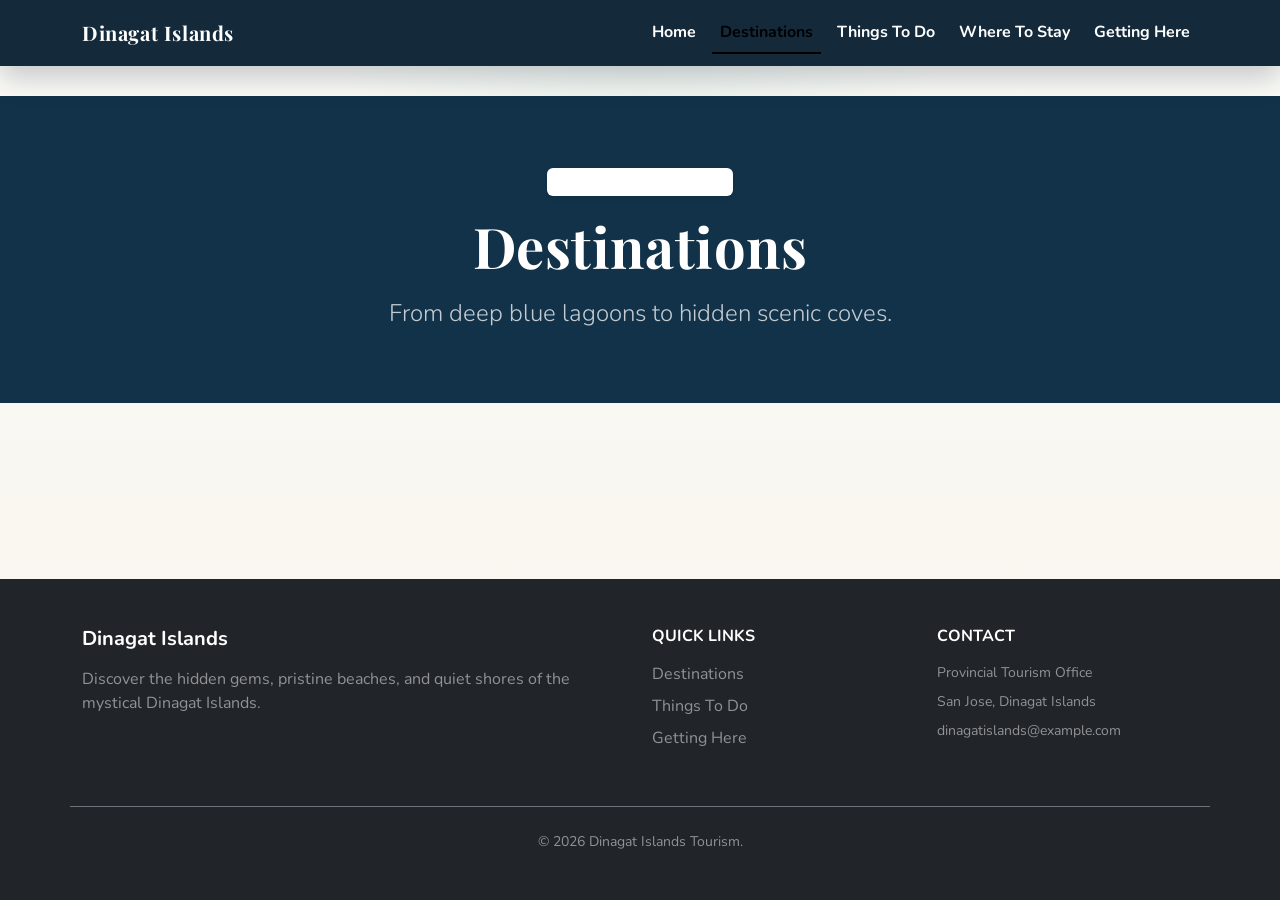
==== destinations.html @ 30e4c9e3 "feat: add destinations page layout" ====
<!doctype html>
<html lang="en">
  <head>
    <meta charset="utf-8" />
    <meta name="viewport" content="width=device-width, initial-scale=1" />
    <title>Destinations - Dinagat Islands</title>

    <link rel="preconnect" href="https://fonts.googleapis.com" />
    <link rel="preconnect" href="https://fonts.gstatic.com" crossorigin />
    <link
      href="https://fonts.googleapis.com/css2?family=Caveat:wght@600;700&family=Nunito:wght@400;600;700&family=Outfit:wght@400;600;800&family=Playfair+Display:ital,wght@0,600;0,700;0,800;1,600&display=swap"
      rel="stylesheet"
    />
    <link
      href="https://cdn.jsdelivr.net/npm/bootstrap@5.3.8/dist/css/bootstrap.min.css"
      rel="stylesheet"
      integrity="sha384-sRIl4kxILFvY47J16cr9ZwB07vP4J8+LH7qKQnuqkuIAvNWLzeN8tE5YBujZqJLB"
      crossorigin="anonymous"
    />
    <link href="css/style.css" rel="stylesheet" />
  </head>
  <body class="d-flex flex-column min-vh-100">
    <header>
      <nav class="navbar navbar-expand-lg fixed-top navbar-dinagat navbar-solid">
        <div class="container">
          <a class="navbar-brand fw-bold" href="index.html">Dinagat Islands</a>
          <button
            class="navbar-toggler"
            type="button"
            data-bs-toggle="collapse"
            data-bs-target="#mainNav"
            aria-controls="mainNav"
            aria-expanded="false"
            aria-label="Toggle navigation"
          >
            <span class="navbar-toggler-icon"></span>
          </button>
          <div class="collapse navbar-collapse" id="mainNav">
            <ul class="navbar-nav ms-auto mb-2 mb-lg-0 gap-lg-2">
              <li class="nav-item">
                <a class="nav-link" href="index.html">Home</a>
              </li>
              <li class="nav-item">
                <a class="nav-link active" aria-current="page" href="destinations.html">Destinations</a>
              </li>
              <li class="nav-item">
                <a class="nav-link" href="things-to-do.html">Things To Do</a>
              </li>
              <li class="nav-item">
                <a class="nav-link" href="where-to-stay.html">Where To Stay</a>
              </li>
              <li class="nav-item">
                <a class="nav-link" href="getting-here.html">Getting Here</a>
              </li>
            </ul>
          </div>
        </div>
      </nav>
    </header>

    <main class="flex-shrink-0 pt-5 mt-5">
      <section class="py-5 bg-navy text-white text-center">
        <div class="container py-4">
          <span class="badge bg-white text-navy mb-3 px-3 py-2 text-uppercase fw-bold letter-spacing-wide shadow-sm">Explore The Islands</span>
          <h1 class="display-4 fw-bold mb-3 font-serif">Destinations</h1>
          <p class="lead mb-0 fs-4 text-white-75 mx-auto" style="max-width: 700px;">From deep blue lagoons to hidden scenic coves.</p>
        </div>
      </section>

    </main>

    <footer class="bg-dark text-white py-5 mt-auto">
      <div class="container">
        <div class="row gy-4">
          <div class="col-lg-6">
            <h5 class="fw-bold mb-3">Dinagat Islands</h5>
            <p class="text-white-50">
              Discover the hidden gems, pristine beaches, and quiet shores of
              the mystical Dinagat Islands.
            </p>
          </div>
          <div class="col-lg-3 col-md-6">
            <h6 class="fw-bold mb-3 text-uppercase">Quick Links</h6>
            <ul class="list-unstyled mb-0">
              <li class="mb-2">
                <a
                  href="destinations.html"
                  class="text-decoration-none text-white-50"
                  >Destinations</a
                >
              </li>
              <li class="mb-2">
                <a
                  href="things-to-do.html"
                  class="text-decoration-none text-white-50"
                  >Things To Do</a
                >
              </li>
              <li class="mb-2">
                <a
                  href="getting-here.html"
                  class="text-decoration-none text-white-50"
                  >Getting Here</a
                >
              </li>
            </ul>
          </div>
          <div class="col-lg-3 col-md-6">
            <h6 class="fw-bold mb-3 text-uppercase">Contact</h6>
            <ul class="list-unstyled text-white-50 mb-0 small">
              <li class="mb-2">Provincial Tourism Office</li>
              <li class="mb-2">San Jose, Dinagat Islands</li>
              <li class="mb-2">dinagatislands@example.com</li>
            </ul>
          </div>
        </div>
        <div class="row mt-5 pt-4 border-top border-secondary">
          <div class="col-12 text-center text-white-50 small">
            <p class="mb-0">&copy; 2026 Dinagat Islands Tourism.</p>
          </div>
        </div>
      </div>
    </footer>

    <script
      src="https://cdn.jsdelivr.net/npm/bootstrap@5.3.8/dist/js/bootstrap.bundle.min.js"
      integrity="sha384-FKyoEForCGlyvwx9Hj09JcYn3nv7wiPVlz7YYwJrWVcXK/BmnVDxM+D2scQbITxI"
      crossorigin="anonymous"
    ></script>
    <script src="js/main.js"></script>
  </body>
</html>
---- css/style.css ----
:root {
  --paper: #f7f4ec;
  --paper-deep: #efe7d3;
  --navy: #12324a;
  --navy-deep: #0b2233;
  --seafoam: #7fb7ad;
  --coral: #d77a61;
  --ink: #23313b;
  --shadow-soft: 0 1rem 2rem rgba(18, 50, 74, 0.12);
}

body {
  font-family: "Nunito", sans-serif;
  color: var(--ink);
  background:
    radial-gradient(circle at top, rgba(127, 183, 173, 0.12), transparent 28%),
    linear-gradient(180deg, #fcfbf7 0%, var(--paper) 100%);
}

h1,h2,h3,h4,
.display-1,.display-2,.display-3,.display-4,.display-5,.display-6 {
  font-family: "Playfair Display", serif;
  letter-spacing: 0.01em;
}

a {
  color: inherit;
}

.navbar-dinagat {
  --bs-navbar-toggler-icon-bg: url("data:image/svg+xml,%3csvg xmlns='http://www.w3.org/2000/svg' viewBox='0 0 30 30'%3e%3cpath stroke='rgba%28255,255,255,0.9%29' stroke-linecap='round' stroke-miterlimit='10' stroke-width='2' d='M4 7h22M4 15h22M4 23h22'/%3e%3c/svg%3e");
  transition: background-color 0.25s ease, box-shadow 0.25s ease, padding 0.25s ease;
  padding-top: 1rem;
  padding-bottom: 1rem;
}

.navbar-dinagat .navbar-brand {
  font-family: "Playfair Display", serif;
  letter-spacing: 0.03em;
}

.navbar-dinagat .nav-link {
  font-weight: 700;
  border-bottom: 2px solid transparent;
}

.navbar-home {
  background: transparent;
}

.navbar-home .navbar-brand,
.navbar-home .nav-link,
.navbar-home .navbar-toggler {
  color: var(--ink);
}

.navbar-home .nav-link.active,
.navbar-solid .nav-link.active,
.navbar-home.scrolled .nav-link.active {
  border-color: currentColor;
}

.navbar-home .navbar-toggler,
.navbar-home.scrolled .navbar-toggler,
.navbar-solid .navbar-toggler {
  border-color: rgba(35, 49, 59, 0.35);
}

.navbar-home.scrolled,
.navbar-solid {
  background: rgba(11, 34, 51, 0.96);
  box-shadow: 0 0.75rem 1.75rem rgba(11, 34, 51, 0.22);
  padding-top: 0.75rem;
  padding-bottom: 0.75rem;
}

.navbar-home.scrolled .navbar-brand,
.navbar-home.scrolled .nav-link,
.navbar-solid .navbar-brand,
.navbar-solid .nav-link,
.navbar-solid .navbar-toggler {
  color: #fff;
}

@media (max-width: 991.98px) {
  .navbar-home {
    background: rgba(11, 34, 51, 0.96);
    box-shadow: 0 0.75rem 1.75rem rgba(11, 34, 51, 0.22);
  }

  .navbar-home .navbar-brand,
  .navbar-home .nav-link,
  .navbar-home .navbar-toggler {
    color: #fff;
  }
  
  .navbar-home .navbar-toggler {
    border-color: rgba(255, 255, 255, 0.35);
  }
}

.font-serif {
  font-family: "Playfair Display", serif;
}

.letter-spacing-wide {
  letter-spacing: 0.08em;
}

.text-white-75 {
  color: rgba(255, 255, 255, 0.75);
}

.hero-carousel,
.hero-carousel .carousel-item,
.hero-slide {
  min-height: 100vh;
}

.hero-slide {
  position: relative;
  background-position: center;
  background-size: cover;
  padding-top: 5rem;
  padding-bottom: 3rem;
}

.hero-slide::before {
  content: "";
  position: absolute;
  inset: 0;
  background:
    linear-gradient(180deg, rgba(11, 34, 51, 0.35), rgba(11, 34, 51, 0.8)),
    linear-gradient(90deg, rgba(11, 34, 51, 0.65), rgba(11, 34, 51, 0.2));
}

.hero-slide .container {
  position: relative;
  z-index: 1;
}

@media (max-width: 767.98px) {
  .hero-carousel,
  .hero-carousel .carousel-item,
  .hero-slide {
    min-height: 100svh;
  }
}

.hover-lift {
  transition: transform 0.25s ease, box-shadow 0.25s ease;
}

.hover-lift:hover {
  transform: translateY(-0.25rem);
  box-shadow: var(--shadow-soft) !important;
}

.text-seafoam { color: var(--seafoam) !important; }
.text-coral { color: var(--coral) !important; }
.bg-paper { background-color: var(--paper) !important; }
.bg-navy { background-color: var(--navy) !important; }
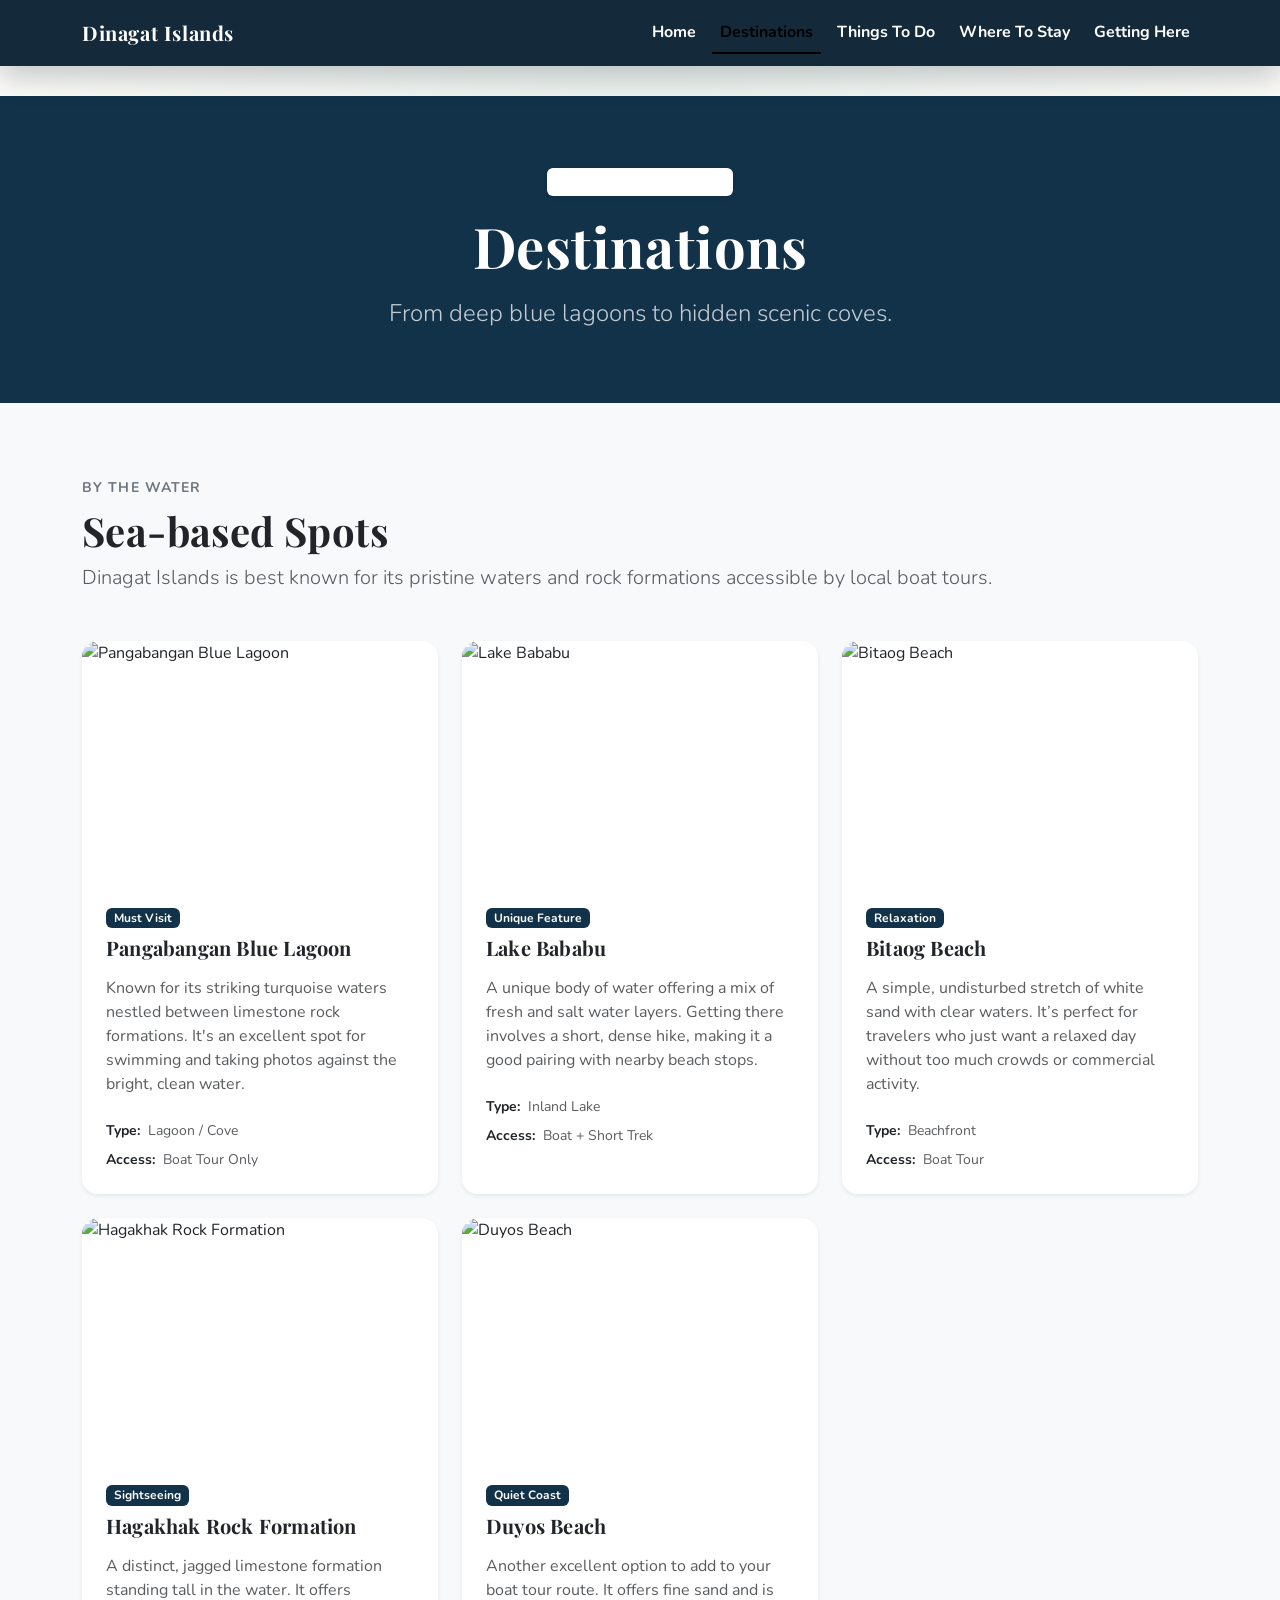
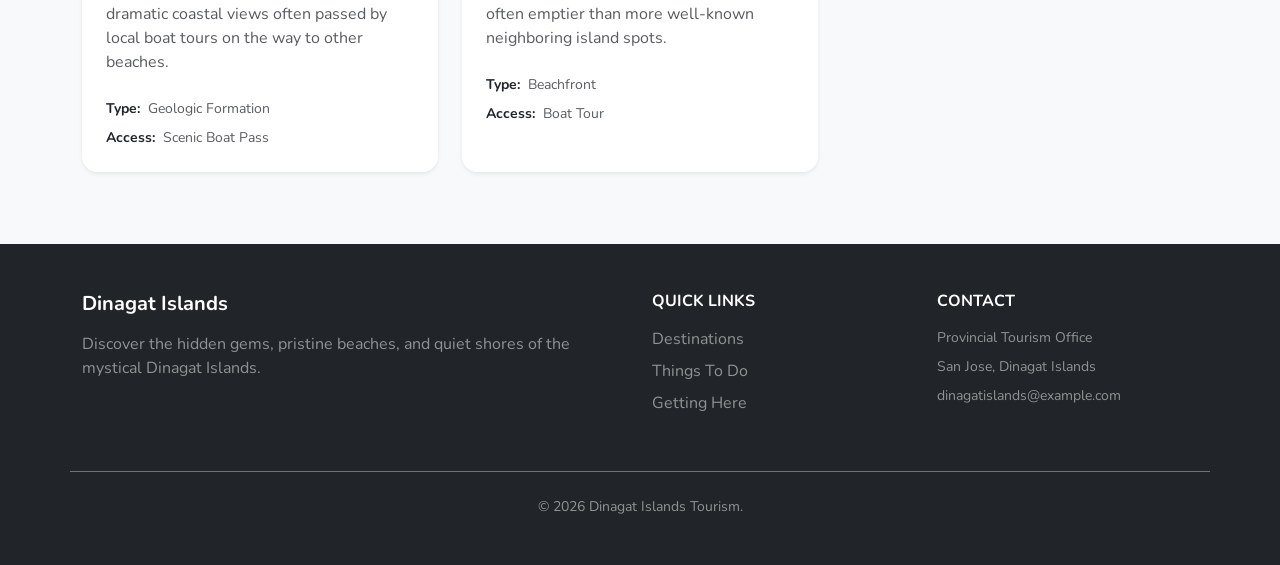
==== commit a93db4c4: "feat: add sea destinations section" ====
--- a/destinations.html
+++ b/destinations.html
@@ -67,6 +67,94 @@
         </div>
       </section>
 
+      <section class="py-5 bg-light">
+        <div class="container py-4">
+          <div class="mb-5 text-center text-md-start">
+            <span class="text-uppercase text-secondary fw-bold letter-spacing-wide small">By The Water</span>
+            <h2 class="display-6 fw-bold font-serif text-dark mt-2 mb-0">Sea-based Spots</h2>
+            <p class="lead text-muted mt-2 mb-0">Dinagat Islands is best known for its pristine waters and rock formations accessible by local boat tours.</p>
+          </div>
+
+          <div class="row g-4">
+            <div class="col-lg-4 col-md-6">
+              <div class="card h-100 border-0 shadow-sm rounded-4 overflow-hidden hover-lift">
+                <img src="https://placehold.co/800x600/12324a/f7f4ec?text=Dinagat+Islands" class="card-img-top object-fit-cover" alt="Pangabangan Blue Lagoon" style="height: 240px;">
+                <div class="card-body p-4 bg-white">
+                  <span class="badge bg-navy text-white mb-2">Must Visit</span>
+                  <h4 class="h5 fw-bold font-serif text-dark mb-3">Pangabangan Blue Lagoon</h4>
+                  <p class="card-text text-muted mb-4">Known for its striking turquoise waters nestled between limestone rock formations. It's an excellent spot for swimming and taking photos against the bright, clean water.</p>
+                  <ul class="list-unstyled mb-0 small text-muted">
+                    <li class="mb-2 d-flex align-items-center"><span class="fw-bold text-dark me-2">Type:</span> Lagoon / Cove</li>
+                    <li class="d-flex align-items-center"><span class="fw-bold text-dark me-2">Access:</span> Boat Tour Only</li>
+                  </ul>
+                </div>
+              </div>
+            </div>
+
+            <div class="col-lg-4 col-md-6">
+              <div class="card h-100 border-0 shadow-sm rounded-4 overflow-hidden hover-lift">
+                <img src="https://placehold.co/800x600/d77a61/f7f4ec?text=Dinagat+Islands" class="card-img-top object-fit-cover" alt="Lake Bababu" style="height: 240px;">
+                <div class="card-body p-4 bg-white">
+                  <span class="badge bg-navy text-white mb-2">Unique Feature</span>
+                  <h4 class="h5 fw-bold font-serif text-dark mb-3">Lake Bababu</h4>
+                  <p class="card-text text-muted mb-4">A unique body of water offering a mix of fresh and salt water layers. Getting there involves a short, dense hike, making it a good pairing with nearby beach stops.</p>
+                  <ul class="list-unstyled mb-0 small text-muted">
+                    <li class="mb-2 d-flex align-items-center"><span class="fw-bold text-dark me-2">Type:</span> Inland Lake</li>
+                    <li class="d-flex align-items-center"><span class="fw-bold text-dark me-2">Access:</span> Boat + Short Trek</li>
+                  </ul>
+                </div>
+              </div>
+            </div>
+
+            <div class="col-lg-4 col-md-6">
+              <div class="card h-100 border-0 shadow-sm rounded-4 overflow-hidden hover-lift">
+                <img src="https://placehold.co/800x600/7fb7ad/12324a?text=Dinagat+Islands" class="card-img-top object-fit-cover" alt="Bitaog Beach" style="height: 240px;">
+                <div class="card-body p-4 bg-white">
+                  <span class="badge bg-navy text-white mb-2">Relaxation</span>
+                  <h4 class="h5 fw-bold font-serif text-dark mb-3">Bitaog Beach</h4>
+                  <p class="card-text text-muted mb-4">A simple, undisturbed stretch of white sand with clear waters. It’s perfect for travelers who just want a relaxed day without too much crowds or commercial activity.</p>
+                  <ul class="list-unstyled mb-0 small text-muted">
+                    <li class="mb-2 d-flex align-items-center"><span class="fw-bold text-dark me-2">Type:</span> Beachfront</li>
+                    <li class="d-flex align-items-center"><span class="fw-bold text-dark me-2">Access:</span> Boat Tour</li>
+                  </ul>
+                </div>
+              </div>
+            </div>
+            
+            <div class="col-lg-4 col-md-6">
+              <div class="card h-100 border-0 shadow-sm rounded-4 overflow-hidden hover-lift">
+                <img src="https://placehold.co/800x600/275f56/f7f4ec?text=Dinagat+Islands" class="card-img-top object-fit-cover" alt="Hagakhak Rock Formation" style="height: 240px;">
+                <div class="card-body p-4 bg-white">
+                  <span class="badge bg-navy text-white mb-2">Sightseeing</span>
+                  <h4 class="h5 fw-bold font-serif text-dark mb-3">Hagakhak Rock Formation</h4>
+                  <p class="card-text text-muted mb-4">A distinct, jagged limestone formation standing tall in the water. It offers dramatic coastal views often passed by local boat tours on the way to other beaches.</p>
+                  <ul class="list-unstyled mb-0 small text-muted">
+                    <li class="mb-2 d-flex align-items-center"><span class="fw-bold text-dark me-2">Type:</span> Geologic Formation</li>
+                    <li class="d-flex align-items-center"><span class="fw-bold text-dark me-2">Access:</span> Scenic Boat Pass</li>
+                  </ul>
+                </div>
+              </div>
+            </div>
+
+            <div class="col-lg-4 col-md-6">
+              <div class="card h-100 border-0 shadow-sm rounded-4 overflow-hidden hover-lift">
+                <img src="https://placehold.co/800x600/efe7d3/23313b?text=Dinagat+Islands" class="card-img-top object-fit-cover" alt="Duyos Beach" style="height: 240px;">
+                <div class="card-body p-4 bg-white">
+                  <span class="badge bg-navy text-white mb-2">Quiet Coast</span>
+                  <h4 class="h5 fw-bold font-serif text-dark mb-3">Duyos Beach</h4>
+                  <p class="card-text text-muted mb-4">Another excellent option to add to your boat tour route. It offers fine sand and is often emptier than more well-known neighboring island spots.</p>
+                  <ul class="list-unstyled mb-0 small text-muted">
+                    <li class="mb-2 d-flex align-items-center"><span class="fw-bold text-dark me-2">Type:</span> Beachfront</li>
+                    <li class="d-flex align-items-center"><span class="fw-bold text-dark me-2">Access:</span> Boat Tour</li>
+                  </ul>
+                </div>
+              </div>
+            </div>
+
+          </div>
+        </div>
+      </section>
+
     </main>
 
     <footer class="bg-dark text-white py-5 mt-auto">
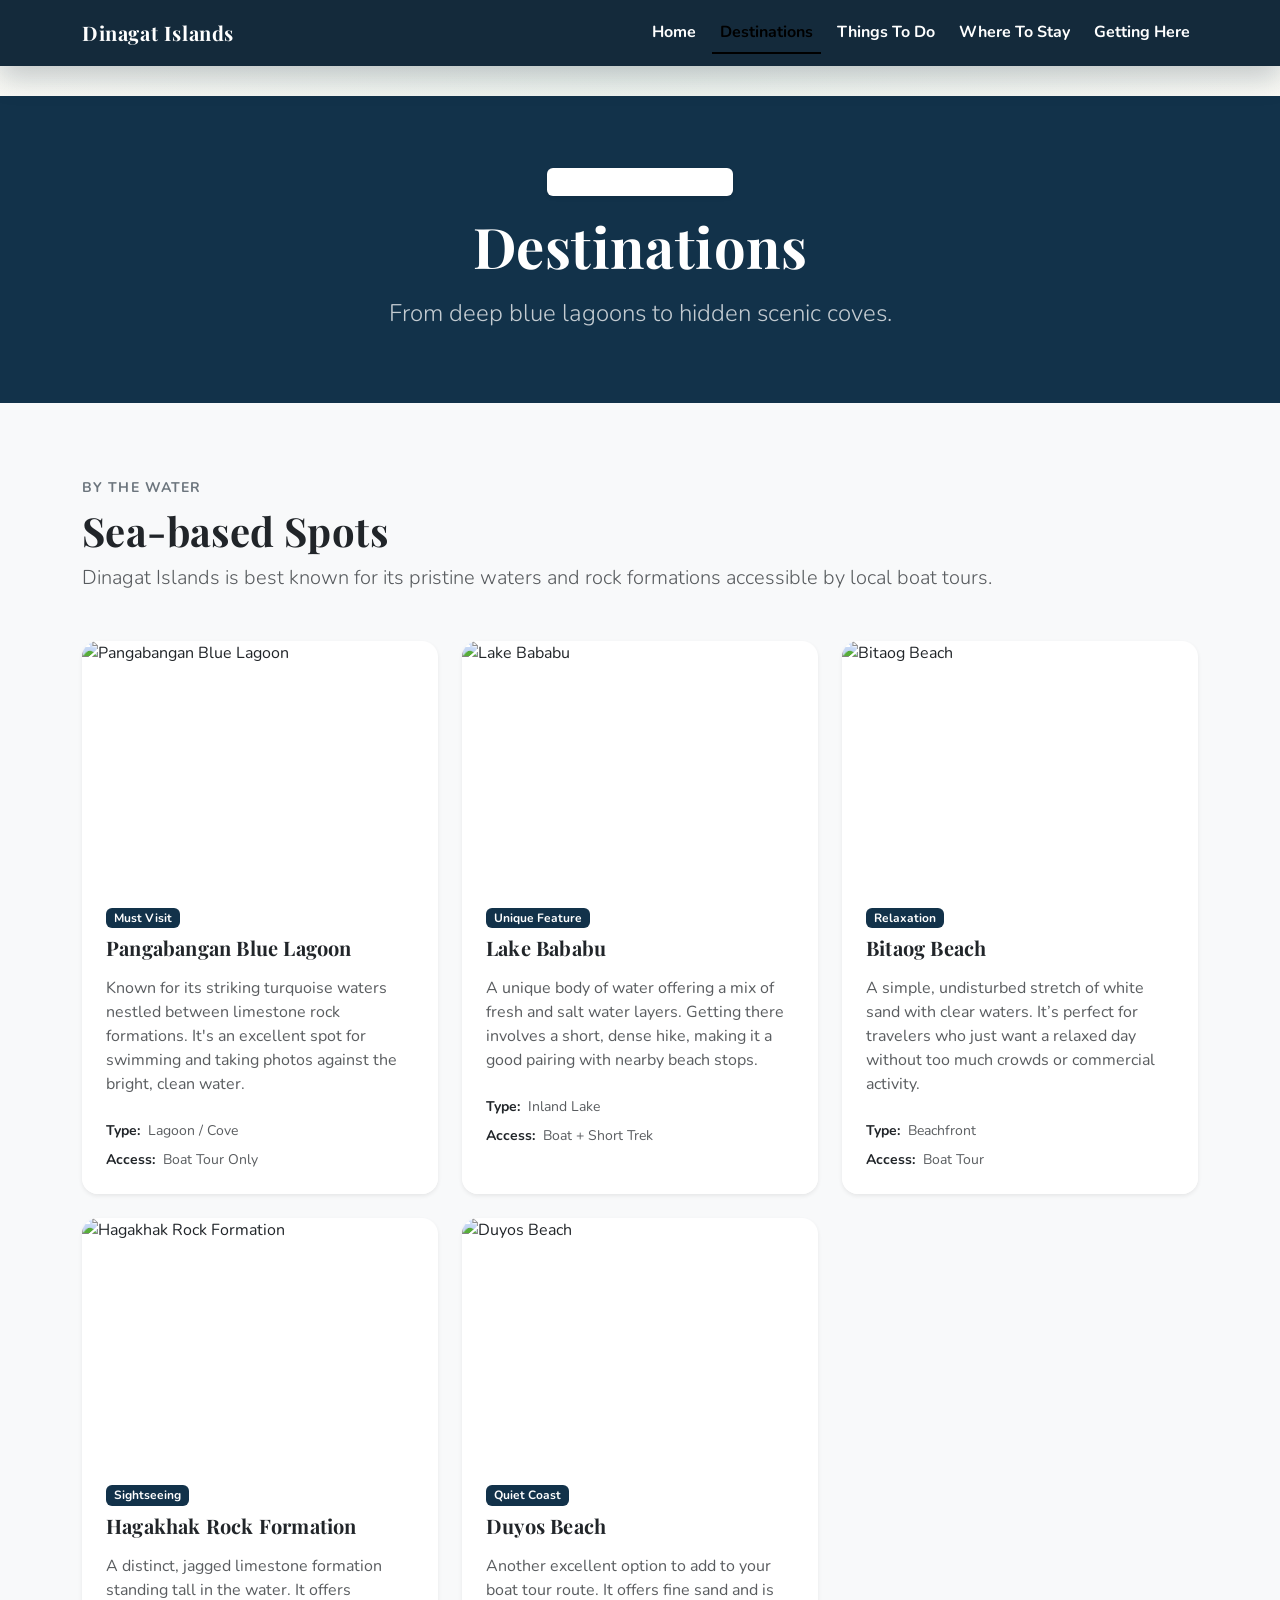
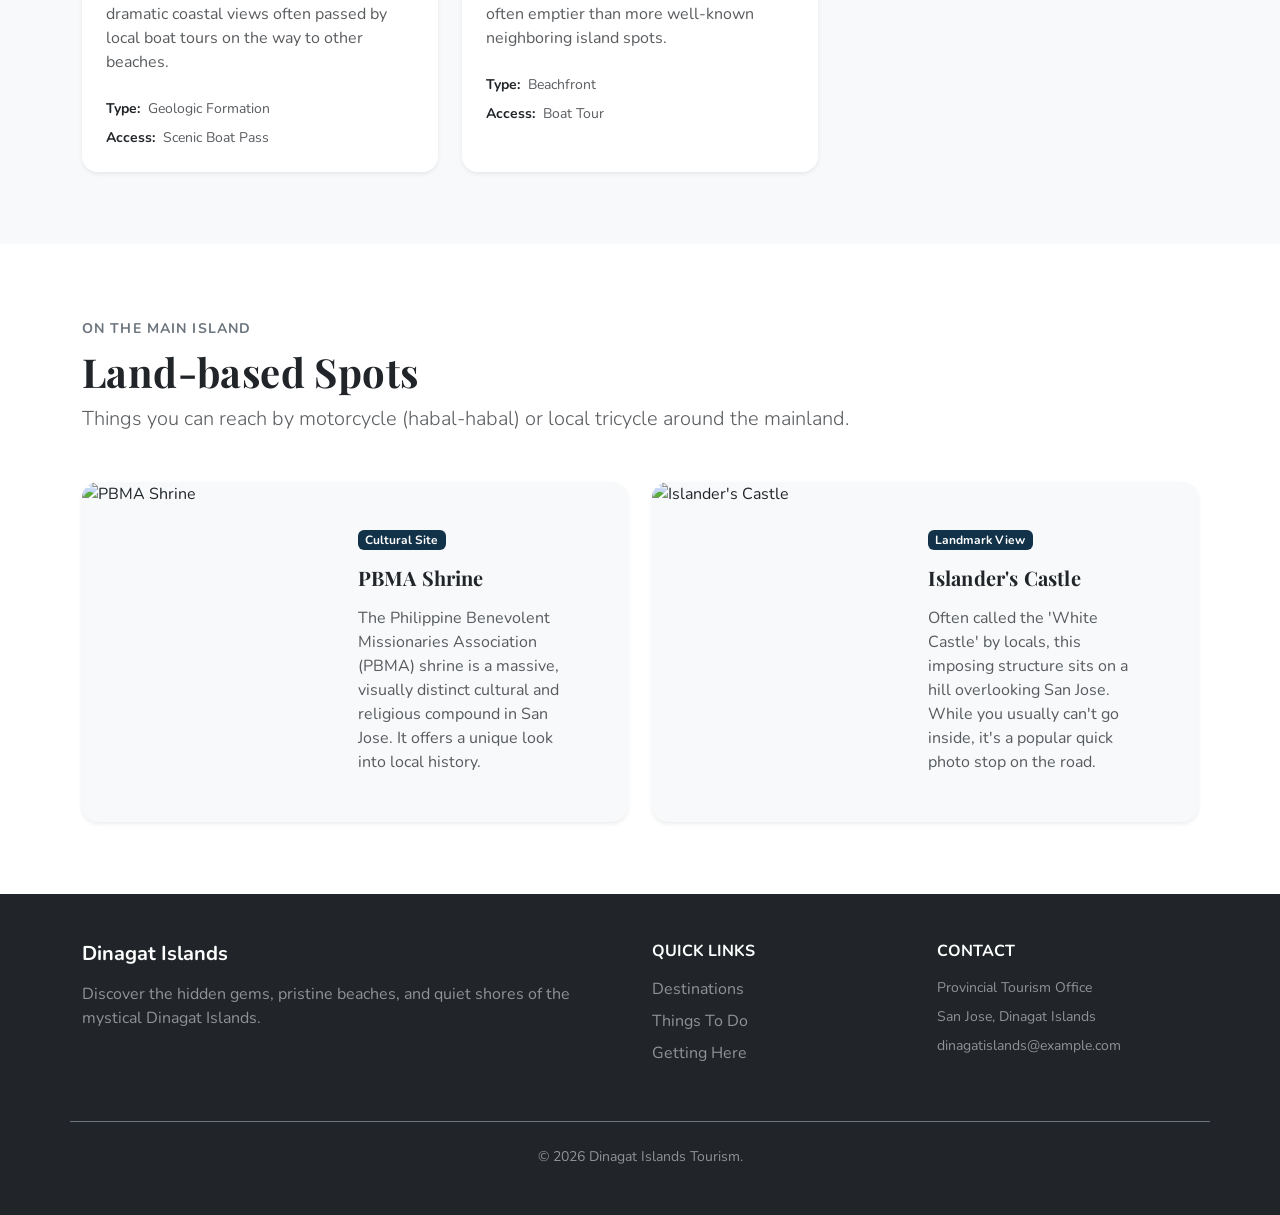
==== commit 78aeaf90: "feat: add land destinations section" ====
--- a/destinations.html
+++ b/destinations.html
@@ -155,6 +155,53 @@
         </div>
       </section>
 
+      <section class="py-5 bg-white">
+        <div class="container py-4">
+          <div class="mb-5 text-center text-md-start">
+            <span class="text-uppercase text-secondary fw-bold letter-spacing-wide small">On The Main Island</span>
+            <h2 class="display-6 fw-bold font-serif text-dark mt-2 mb-0">Land-based Spots</h2>
+            <p class="lead text-muted mt-2 mb-0">Things you can reach by motorcycle (habal-habal) or local tricycle around the mainland.</p>
+          </div>
+
+          <div class="row g-4">
+            <div class="col-lg-6">
+              <div class="card h-100 border-0 shadow-sm rounded-4 overflow-hidden hover-lift bg-light">
+                <div class="row g-0 h-100">
+                  <div class="col-md-5">
+                    <img src="https://placehold.co/600x800/23313b/f7f4ec?text=Dinagat+Islands" class="img-fluid rounded-start h-100 object-fit-cover" alt="PBMA Shrine" style="min-height: 250px;">
+                  </div>
+                  <div class="col-md-7">
+                    <div class="card-body p-4 p-xl-5 d-flex flex-column justify-content-center h-100">
+                      <span class="badge bg-navy text-white mb-3 align-self-start">Cultural Site</span>
+                      <h4 class="h5 fw-bold font-serif text-dark mb-3">PBMA Shrine</h4>
+                      <p class="card-text text-muted mb-0">The Philippine Benevolent Missionaries Association (PBMA) shrine is a massive, visually distinct cultural and religious compound in San Jose. It offers a unique look into local history.</p>
+                    </div>
+                  </div>
+                </div>
+              </div>
+            </div>
+
+            <div class="col-lg-6">
+              <div class="card h-100 border-0 shadow-sm rounded-4 overflow-hidden hover-lift bg-light">
+                <div class="row g-0 h-100">
+                  <div class="col-md-5">
+                    <img src="https://placehold.co/600x800/12324a/f7f4ec?text=Dinagat+Islands" class="img-fluid rounded-start h-100 object-fit-cover" alt="Islander's Castle" style="min-height: 250px;">
+                  </div>
+                  <div class="col-md-7">
+                    <div class="card-body p-4 p-xl-5 d-flex flex-column justify-content-center h-100">
+                      <span class="badge bg-navy text-white mb-3 align-self-start">Landmark View</span>
+                      <h4 class="h5 fw-bold font-serif text-dark mb-3">Islander's Castle</h4>
+                      <p class="card-text text-muted mb-0">Often called the 'White Castle' by locals, this imposing structure sits on a hill overlooking San Jose. While you usually can't go inside, it's a popular quick photo stop on the road.</p>
+                    </div>
+                  </div>
+                </div>
+              </div>
+            </div>
+
+          </div>
+        </div>
+      </section>
+
     </main>
 
     <footer class="bg-dark text-white py-5 mt-auto">
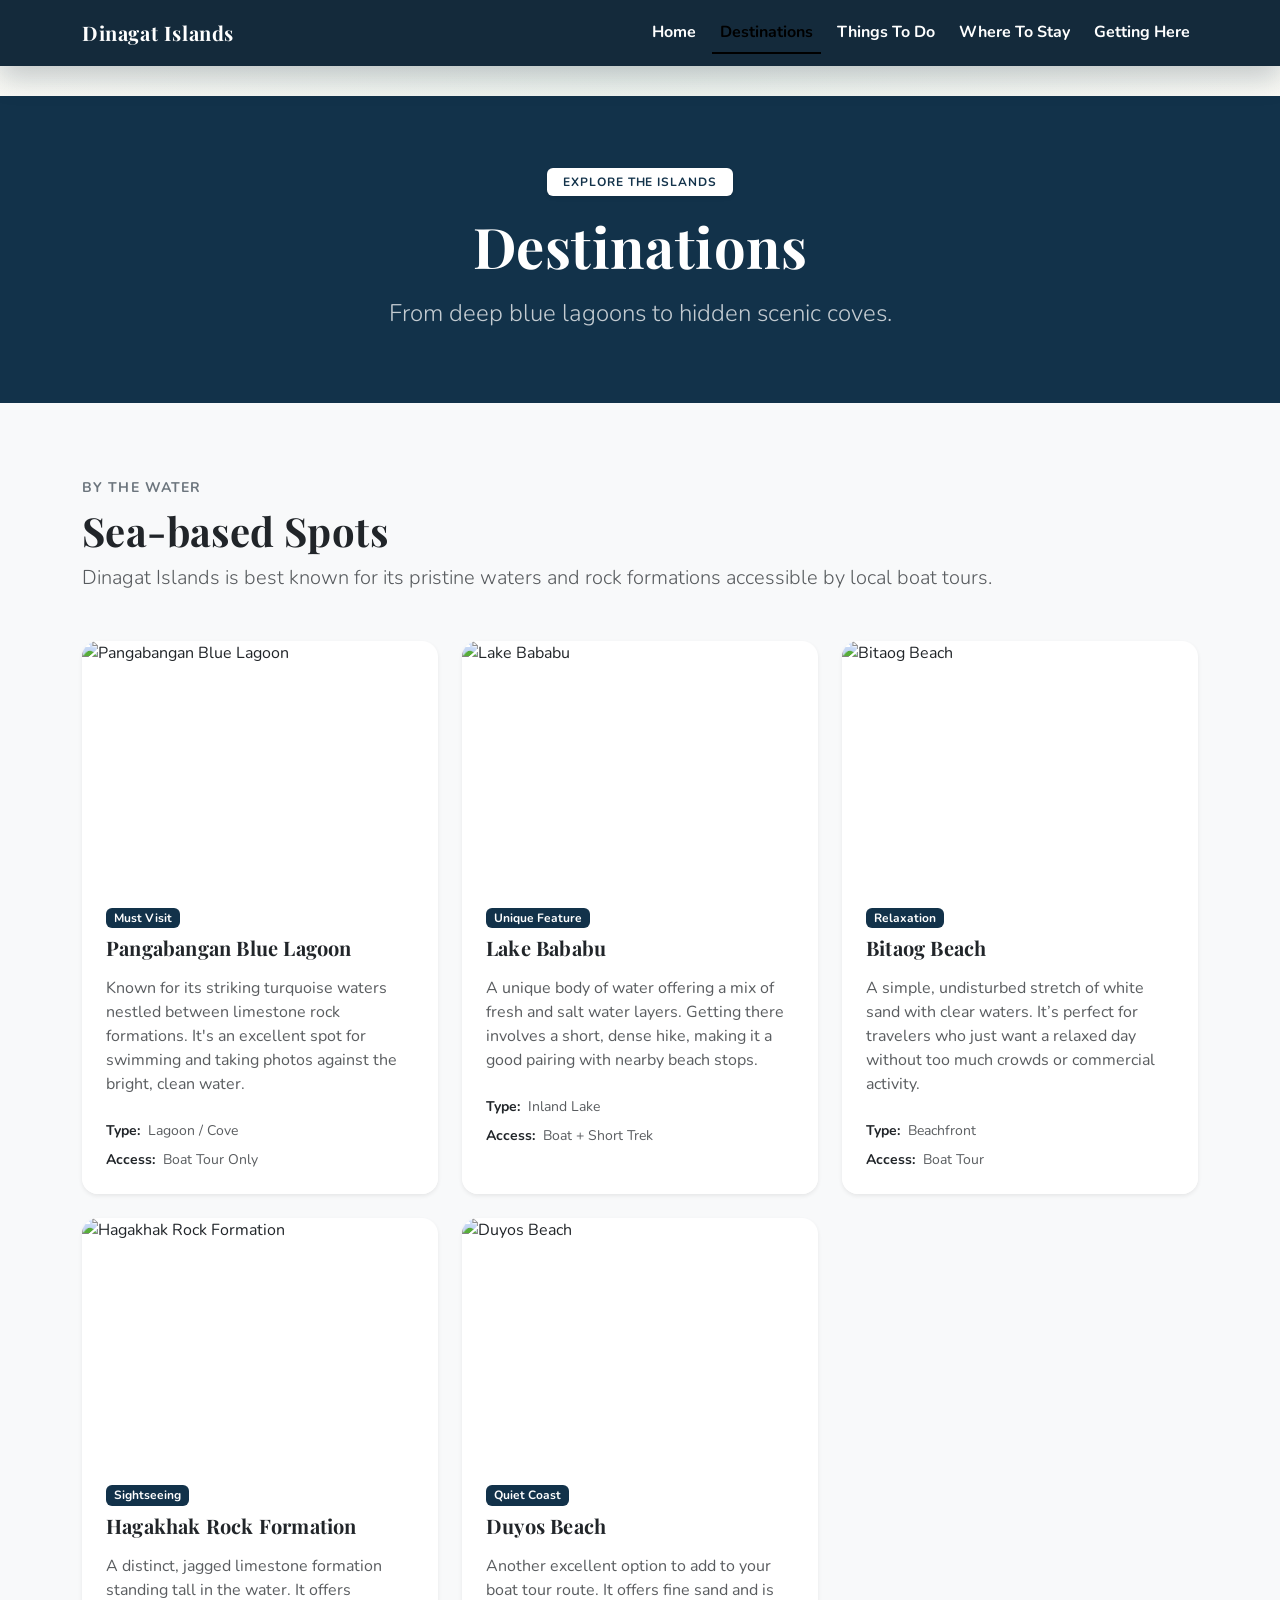
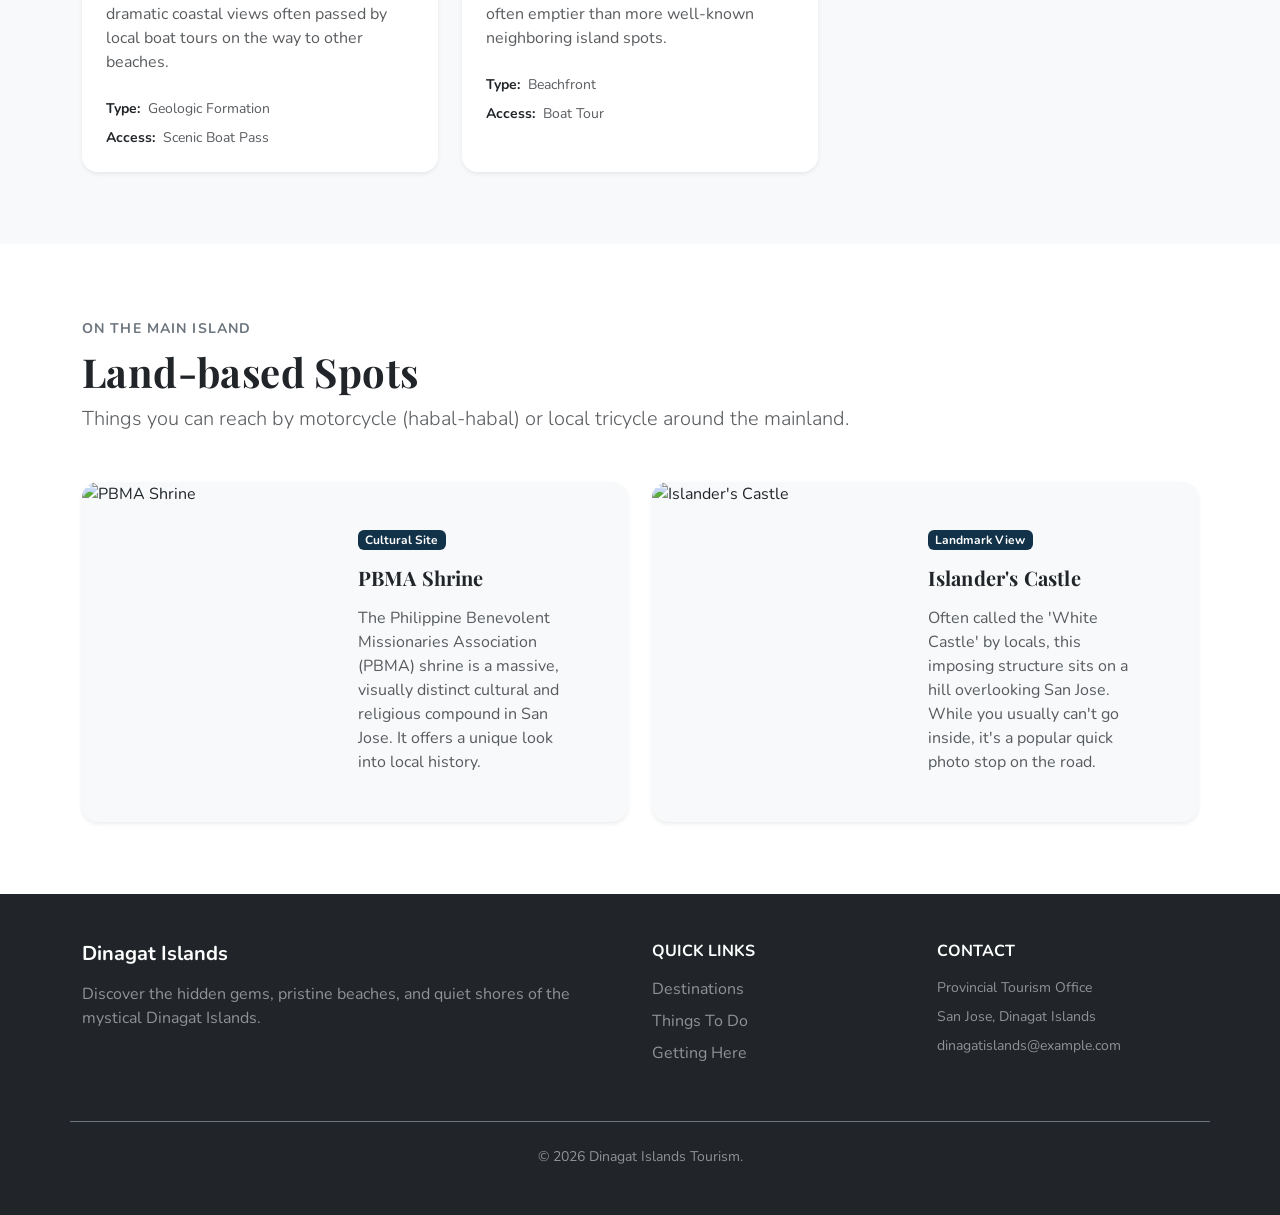
==== commit f0706ffc: "feat: replace placeholder images" ====
--- a/destinations.html
+++ b/destinations.html
@@ -78,7 +78,7 @@
           <div class="row g-4">
             <div class="col-lg-4 col-md-6">
               <div class="card h-100 border-0 shadow-sm rounded-4 overflow-hidden hover-lift">
-                <img src="https://placehold.co/800x600/12324a/f7f4ec?text=Dinagat+Islands" class="card-img-top object-fit-cover" alt="Pangabangan Blue Lagoon" style="height: 240px;">
+                <img src="https://i.ibb.co/gbxcVh3P/image.png" class="card-img-top object-fit-cover" alt="Pangabangan Blue Lagoon" style="height: 240px;">
                 <div class="card-body p-4 bg-white">
                   <span class="badge bg-navy text-white mb-2">Must Visit</span>
                   <h4 class="h5 fw-bold font-serif text-dark mb-3">Pangabangan Blue Lagoon</h4>
@@ -93,7 +93,7 @@
 
             <div class="col-lg-4 col-md-6">
               <div class="card h-100 border-0 shadow-sm rounded-4 overflow-hidden hover-lift">
-                <img src="https://placehold.co/800x600/d77a61/f7f4ec?text=Dinagat+Islands" class="card-img-top object-fit-cover" alt="Lake Bababu" style="height: 240px;">
+                <img src="https://i.ibb.co/KZQ54n1/image.png" class="card-img-top object-fit-cover" alt="Lake Bababu" style="height: 240px;">
                 <div class="card-body p-4 bg-white">
                   <span class="badge bg-navy text-white mb-2">Unique Feature</span>
                   <h4 class="h5 fw-bold font-serif text-dark mb-3">Lake Bababu</h4>
@@ -108,7 +108,7 @@
 
             <div class="col-lg-4 col-md-6">
               <div class="card h-100 border-0 shadow-sm rounded-4 overflow-hidden hover-lift">
-                <img src="https://placehold.co/800x600/7fb7ad/12324a?text=Dinagat+Islands" class="card-img-top object-fit-cover" alt="Bitaog Beach" style="height: 240px;">
+                <img src="https://i.ibb.co/cKZVsC2w/image.png" class="card-img-top object-fit-cover" alt="Bitaog Beach" style="height: 240px;">
                 <div class="card-body p-4 bg-white">
                   <span class="badge bg-navy text-white mb-2">Relaxation</span>
                   <h4 class="h5 fw-bold font-serif text-dark mb-3">Bitaog Beach</h4>
@@ -123,7 +123,7 @@
             
             <div class="col-lg-4 col-md-6">
               <div class="card h-100 border-0 shadow-sm rounded-4 overflow-hidden hover-lift">
-                <img src="https://placehold.co/800x600/275f56/f7f4ec?text=Dinagat+Islands" class="card-img-top object-fit-cover" alt="Hagakhak Rock Formation" style="height: 240px;">
+                <img src="https://i.ibb.co/RTJFkTzb/image.png" class="card-img-top object-fit-cover" alt="Hagakhak Rock Formation" style="height: 240px;">
                 <div class="card-body p-4 bg-white">
                   <span class="badge bg-navy text-white mb-2">Sightseeing</span>
                   <h4 class="h5 fw-bold font-serif text-dark mb-3">Hagakhak Rock Formation</h4>
@@ -138,7 +138,7 @@
 
             <div class="col-lg-4 col-md-6">
               <div class="card h-100 border-0 shadow-sm rounded-4 overflow-hidden hover-lift">
-                <img src="https://placehold.co/800x600/efe7d3/23313b?text=Dinagat+Islands" class="card-img-top object-fit-cover" alt="Duyos Beach" style="height: 240px;">
+                <img src="https://i.ibb.co/m5X6WHrB/image.png" class="card-img-top object-fit-cover" alt="Duyos Beach" style="height: 240px;">
                 <div class="card-body p-4 bg-white">
                   <span class="badge bg-navy text-white mb-2">Quiet Coast</span>
                   <h4 class="h5 fw-bold font-serif text-dark mb-3">Duyos Beach</h4>
@@ -168,7 +168,7 @@
               <div class="card h-100 border-0 shadow-sm rounded-4 overflow-hidden hover-lift bg-light">
                 <div class="row g-0 h-100">
                   <div class="col-md-5">
-                    <img src="https://placehold.co/600x800/23313b/f7f4ec?text=Dinagat+Islands" class="img-fluid rounded-start h-100 object-fit-cover" alt="PBMA Shrine" style="min-height: 250px;">
+                    <img src="https://i.ibb.co/CK8bZpBv/image.png" class="img-fluid rounded-start h-100 object-fit-cover" alt="PBMA Shrine" style="min-height: 250px;">
                   </div>
                   <div class="col-md-7">
                     <div class="card-body p-4 p-xl-5 d-flex flex-column justify-content-center h-100">
@@ -185,7 +185,7 @@
               <div class="card h-100 border-0 shadow-sm rounded-4 overflow-hidden hover-lift bg-light">
                 <div class="row g-0 h-100">
                   <div class="col-md-5">
-                    <img src="https://placehold.co/600x800/12324a/f7f4ec?text=Dinagat+Islands" class="img-fluid rounded-start h-100 object-fit-cover" alt="Islander's Castle" style="min-height: 250px;">
+                    <img src="https://i.ibb.co/60pysbrc/image.png" class="img-fluid rounded-start h-100 object-fit-cover" alt="Islander's Castle" style="min-height: 250px;">
                   </div>
                   <div class="col-md-7">
                     <div class="card-body p-4 p-xl-5 d-flex flex-column justify-content-center h-100">
--- a/css/style.css
+++ b/css/style.css
@@ -17,8 +17,16 @@
     linear-gradient(180deg, #fcfbf7 0%, var(--paper) 100%);
 }
 
-h1,h2,h3,h4,
-.display-1,.display-2,.display-3,.display-4,.display-5,.display-6 {
+h1,
+h2,
+h3,
+h4,
+.display-1,
+.display-2,
+.display-3,
+.display-4,
+.display-5,
+.display-6 {
   font-family: "Playfair Display", serif;
   letter-spacing: 0.01em;
 }
@@ -29,7 +37,10 @@
 
 .navbar-dinagat {
   --bs-navbar-toggler-icon-bg: url("data:image/svg+xml,%3csvg xmlns='http://www.w3.org/2000/svg' viewBox='0 0 30 30'%3e%3cpath stroke='rgba%28255,255,255,0.9%29' stroke-linecap='round' stroke-miterlimit='10' stroke-width='2' d='M4 7h22M4 15h22M4 23h22'/%3e%3c/svg%3e");
-  transition: background-color 0.25s ease, box-shadow 0.25s ease, padding 0.25s ease;
+  transition:
+    background-color 0.25s ease,
+    box-shadow 0.25s ease,
+    padding 0.25s ease;
   padding-top: 1rem;
   padding-bottom: 1rem;
 }
@@ -93,7 +104,7 @@
   .navbar-home .navbar-toggler {
     color: #fff;
   }
-  
+
   .navbar-home .navbar-toggler {
     border-color: rgba(255, 255, 255, 0.35);
   }
@@ -148,7 +159,9 @@
 }
 
 .hover-lift {
-  transition: transform 0.25s ease, box-shadow 0.25s ease;
+  transition:
+    transform 0.25s ease,
+    box-shadow 0.25s ease;
 }
 
 .hover-lift:hover {
@@ -156,7 +169,24 @@
   box-shadow: var(--shadow-soft) !important;
 }
 
-.text-seafoam { color: var(--seafoam) !important; }
-.text-coral { color: var(--coral) !important; }
-.bg-paper { background-color: var(--paper) !important; }
-.bg-navy { background-color: var(--navy) !important; }
+.text-seafoam {
+  color: var(--seafoam) !important;
+}
+.text-coral {
+  color: var(--coral) !important;
+}
+.text-navy {
+  color: var(--navy) !important;
+}
+.bg-paper {
+  background-color: var(--paper) !important;
+}
+.bg-navy {
+  background-color: var(--navy) !important;
+}
+.bg-seafoam {
+  background-color: var(--seafoam) !important;
+}
+.bg-coral {
+  background-color: var(--coral) !important;
+}
